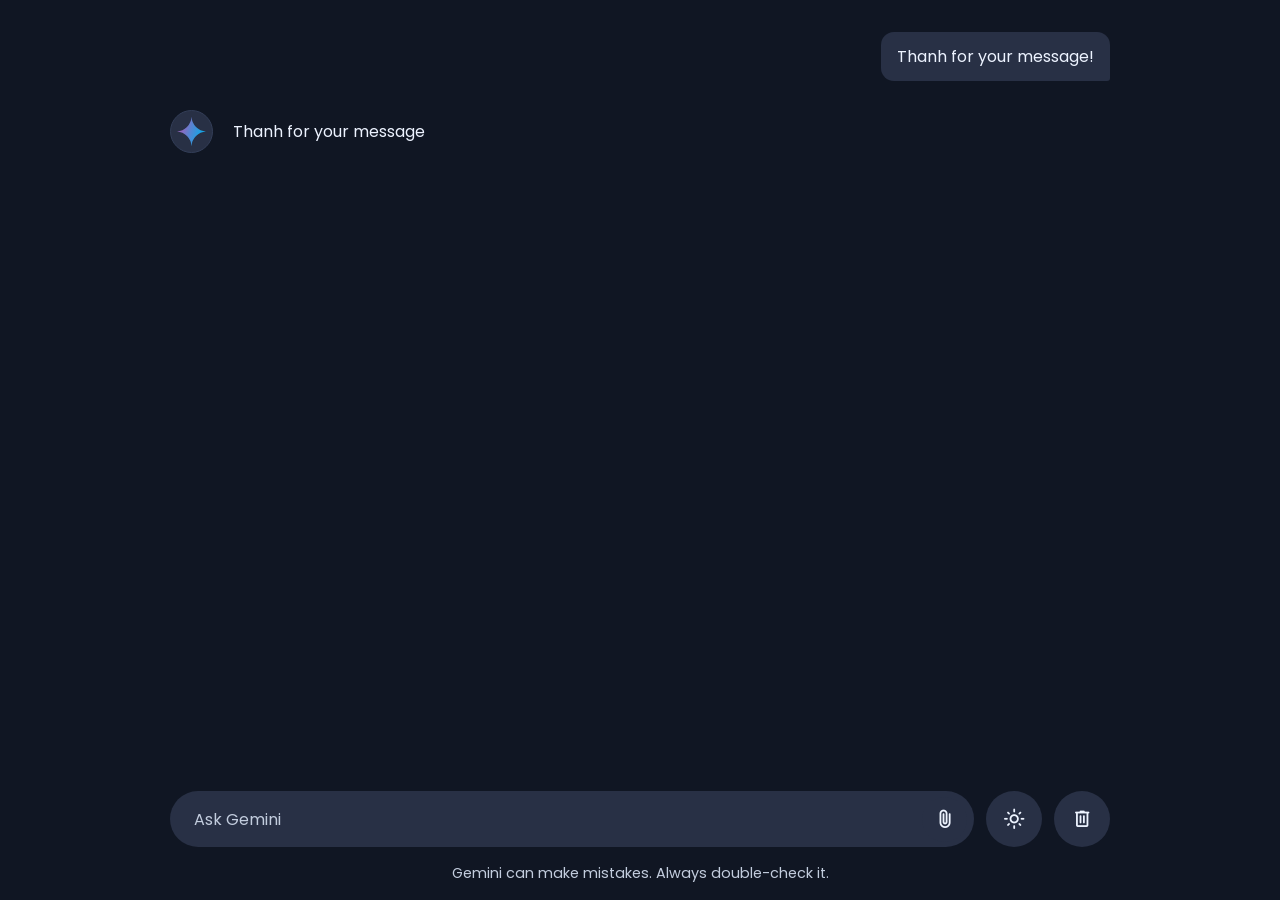
==== ai-chat/index.html @ effba8f0 "feat: add UI AI chat" ====
<!DOCTYPE html>
<html lang="en">
  <head>
    <meta charset="UTF-8" />
    <meta name="viewport" content="width=device-width, initial-scale=1.0" />
    <title>Grela Chatbot</title>
    <!-- Link Google Font for Icons -->
    <link
      rel="stylesheet"
      href="https://fonts.googleapis.com/css2?family=Material+Symbols+Rounded:opsz,wght,FILL,GRAD@24,400,0,0"
    />
    <link rel="stylesheet" href="style.css" />
  </head>
  <body>
    <div class="container">
      <!-- App Header -->
      <header class="app-header">
        <h1 class="heading">Hello, there</h1>
        <h2 class="sub-heading">How can I help you?</h2>
      </header>

      <!-- Suggestion List -->
      <ul class="suggestions">
        <li class="suggestions-item">
          <p class="text">
            Design a home office setup for remote work under $500.
          </p>
          <span class="material-symbols-rounded"> draw </span>
        </li>
        <li class="suggestions-item">
          <p class="text">
            How can I level up my web development expertise in 2025?
          </p>
          <span class="material-symbols-rounded"> lightbulb </span>
        </li>
        <li class="suggestions-item">
          <p class="text">
            Suggest some useful tools for debugging JavaScript code.
          </p>
          <span class="material-symbols-rounded"> explore </span>
        </li>
        <li class="suggestions-item">
          <p class="text">
            Create a React JS component for the simple todo list app.
          </p>
          <span class="material-symbols-rounded"> code_blocks </span>
        </li>
      </ul>

      <!-- Chat Container -->
      <div class="chats-container">
        <div class="message user-message">
          <p class="message-text">Thanh for your message!</p>
        </div>
        <div class="message bot-message">
          <img src="gemini.svg" alt="Gemini icon" class="avatar" />
          <p class="message-text">Thanh for your message</p>
        </div>
      </div>

      <!-- Prompt -->
      <div class="prompt-container">
        <div class="prompt-wrapper">
          <form action="#" class="prompt-form">
            <input
              type="text"
              class="prompt-input"
              placeholder="Ask Gemini"
              required
            />
            <div class="prompt-actions">
              <button
                id="add-file-btn"
                class="material-symbols-rounded"
                type="button"
              >
                attach_file
              </button>
              <button id="send-prompt-btn" class="material-symbols-rounded">
                arrow_upward
              </button>
            </div>
          </form>

          <button id="theme-togle-btn" class="material-symbols-rounded">
            light_mode
          </button>
          <button id="delete-chats-btn" class="material-symbols-rounded">
            delete
          </button>
        </div>

        <p class="disclaimer-text">
          Gemini can make mistakes. Always double-check it.
        </p>
      </div>
    </div>
  </body>
</html>
---- ai-chat/style.css ----
@import url("https://fonts.googleapis.com/css2?family=Poppins:wght@400;500;600&display=swap");

* {
  margin: 0;
  padding: 0;
  box-sizing: border-box;
  font-family: "Poppins", sans-serif;
}

:root {
  --primary-color: #101623;
  --secondary-color: #283045;
  --text-color: #edf3ff;
  --subheading-color: #97a7ca;
  --placeholder-color: #c3cdde;
  --background-color: #fff;
  --secondary-hover-color: #333e58;
  --scrollbar-color: #626a7f;
  --border-radius: 8px;
  --box-shadow: 0 2px 10px rgba(0, 0, 0, 0.1);
}

body {
  background: var(--primary-color);
  color: var(--text-color);
}

.container {
  padding: 32px 0 60px;
}

.container
  :where(
    .app-header,
    .suggestions,
    .message,
    .prompt-wrapper,
    .disclaimer-text
  ) {
  margin: 0 auto;
  width: 100%;
  padding: 0 20px;
  max-width: 980px;
}

.container .app-header {
  margin-top: 4vh;
}

/* App Header */
.app-header .heading {
  font-size: 3rem;
  width: fit-content;
  background: linear-gradient(to right, #1d7efd, #8f6fff);
  background-clip: text;
  -webkit-background-clip: text;
  -webkit-text-fill-color: transparent;
}

.app-header .sub-heading {
  font-size: 2.6rem;
  margin-top: -5px;
  color: var(--subheading-color);
}

/* Suggestion List */
.container .suggestions {
  display: flex;
  gap: 15px;
  margin-top: 9.5vh;
  list-style: none;
  overflow-x: auto;
  scrollbar-width: none;
}

.container :is(.app-header, .suggestions) {
  display: none;
}

.suggestions .suggestions-item {
  width: 228px;
  padding: 18px;
  flex-shrink: 0;
  display: flex;
  flex-direction: column;
  align-items: flex-end;
  justify-content: space-between;
  border-radius: 12px;
  background: var(--secondary-color);
  transition: 0.3s ease;
  cursor: pointer;
}

.suggestions .suggestions-item:hover {
  background: var(--secondary-hover-color);
}

.suggestions .suggestions-item .text {
  font-size: 1.1rem;
}

.suggestions .suggestions-item span {
  height: 45px;
  width: 45px;
  margin-top: 35px;
  display: flex;
  align-items: center;
  justify-content: center;
  align-self: flex-end;
  border-radius: 50%;
  color: #1d7efd;
  background: var(--primary-color);
}

.suggestions .suggestions-item:nth-child(2) span {
  color: #28a745;
}

.suggestions .suggestions-item:nth-child(3) span {
  color: #ffc107;
}

.suggestions .suggestions-item:nth-child(4) span {
  color: #6f42c1;
}

/* Chat Container */
.container .chats-container {
  display: flex;
  flex-direction: column;
  gap: 20px;
}

.chats-container .message {
  display: flex;
  gap: 11px;
  align-items: center;
}

.chats-container .bot-message .avatar {
  height: 43px;
  width: 43px;
  flex-shrink: 0;
  padding: 6px;
  align-self: flex-start;
  margin-right: -7px;
  border-radius: 50%;
  background: var(--secondary-color);
  border: 1px solid var(--secondary-hover-color);
}

.chats-container .message .message-text {
  padding: 3px 16px;
  word-wrap: break-word;
  white-space: pre-line;
}

.chats-container .bot-message {
  margin: 9px auto;
}

.chats-container .user-message {
  flex-direction: column;
  align-items: flex-end;
}

.chats-container .user-message .message-text {
  padding: 12px 16px;
  max-width: 75%;
  border-radius: 13px 13px 3px 13px;
  background: var(--secondary-color);
}

/* Prompt Container */
.prompt-container {
  position: fixed;
  bottom: 0;
  left: 0;
  width: 100%;
  padding: 16px 0;
  background: var(--primary-color);
}

.prompt-container :where(.prompt-wrapper, .prompt-form, .prompt-actions) {
  display: flex;
  gap: 12px;
  height: 56px;
  align-items: center;
}

.prompt-wrapper .prompt-form {
  width: 100%;
  height: 100%;
  border-radius: 130px;
  background: var(--secondary-color);
}

.prompt-form .prompt-input {
  width: 100%;
  height: 100%;
  background: none;
  outline: none;
  border: none;
  font-size: 1rem;
  padding-left: 24px;
  color: var(--text-color);
}

.prompt-form .prompt-input::placeholder {
  color: var(--placeholder-color);
}

.prompt-wrapper button {
  width: 56px;
  height: 100%;
  border: none;
  border-radius: 50%;
  cursor: pointer;
  font-size: 1.4rem;
  flex-shrink: 0;
  color: var(--text-color);
  background: var(--secondary-color);
  transform: 0.3 ease;
}

.prompt-wrapper button:hover {
  background: var(--secondary-hover-color);
}

.prompt-form .prompt-actions {
  gap: 5px;
  margin-right: 7px;
}

.prompt-form .prompt-actions button {
  height: 45px;
  width: 45px;
}

.prompt-form #send-prompt-btn {
  color: #fff;
  display: none;
  background: #1d7efd;
}

.prompt-form .prompt-input:valid ~ .prompt-actions #send-prompt-btn {
  display: block;
}

.prompt-form #send-prompt-btn:hover {
  background: #0264e3;
}

.prompt-container .disclaimer-text {
  padding: 16px 20px 0;
  font-size: 0.9rem;
  color: var(--placeholder-color);
  text-align: center;
}
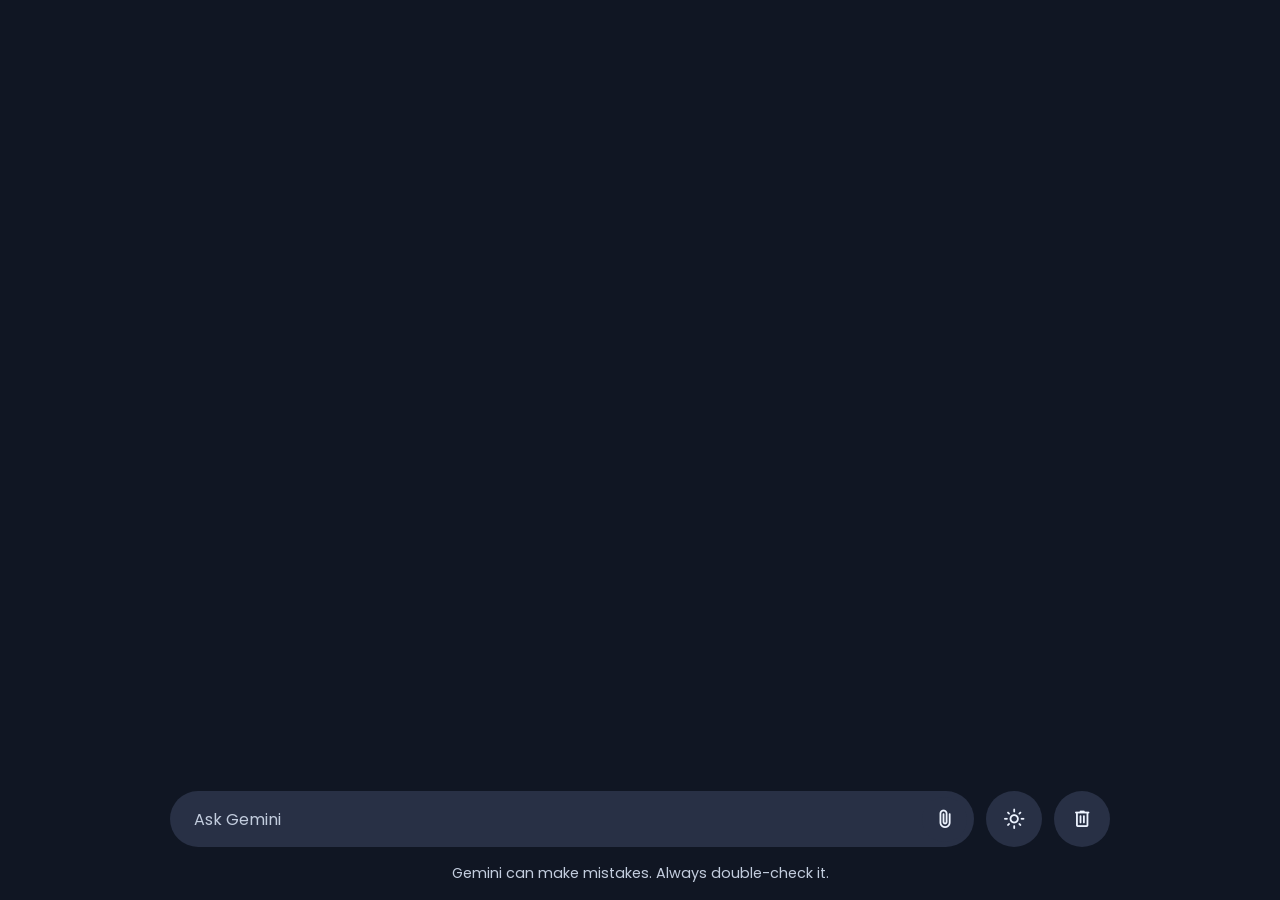
==== commit 39c7b6c6: "feat: add logic for chat and call API" ====
--- a/ai-chat/index.html
+++ b/ai-chat/index.html
@@ -48,15 +48,7 @@
       </ul>
 
       <!-- Chat Container -->
-      <div class="chats-container">
-        <div class="message user-message">
-          <p class="message-text">Thanh for your message!</p>
-        </div>
-        <div class="message bot-message">
-          <img src="gemini.svg" alt="Gemini icon" class="avatar" />
-          <p class="message-text">Thanh for your message</p>
-        </div>
-      </div>
+      <div class="chats-container"></div>
 
       <!-- Prompt -->
       <div class="prompt-container">
@@ -95,5 +87,7 @@
         </p>
       </div>
     </div>
+
+    <script src="script.js"></script>
   </body>
 </html>
--- a/ai-chat/style.css
+++ b/ai-chat/style.css
@@ -27,6 +27,9 @@
 
 .container {
   padding: 32px 0 60px;
+  overflow: auto;
+  max-height: calc(100vh - 127px);
+  scrollbar-color: var(--scrollbar-color) transparent;
 }
 
 .container
@@ -149,6 +152,16 @@
   border: 1px solid var(--secondary-hover-color);
 }
 
+.chats-container .bot-message.loading .avatar {
+  animation: rotate 3s linear infinite;
+}
+
+@keyframes rotate {
+  100% {
+    transform: rotate(360deg);
+  }
+}
+
 .chats-container .message .message-text {
   padding: 3px 16px;
   word-wrap: break-word;
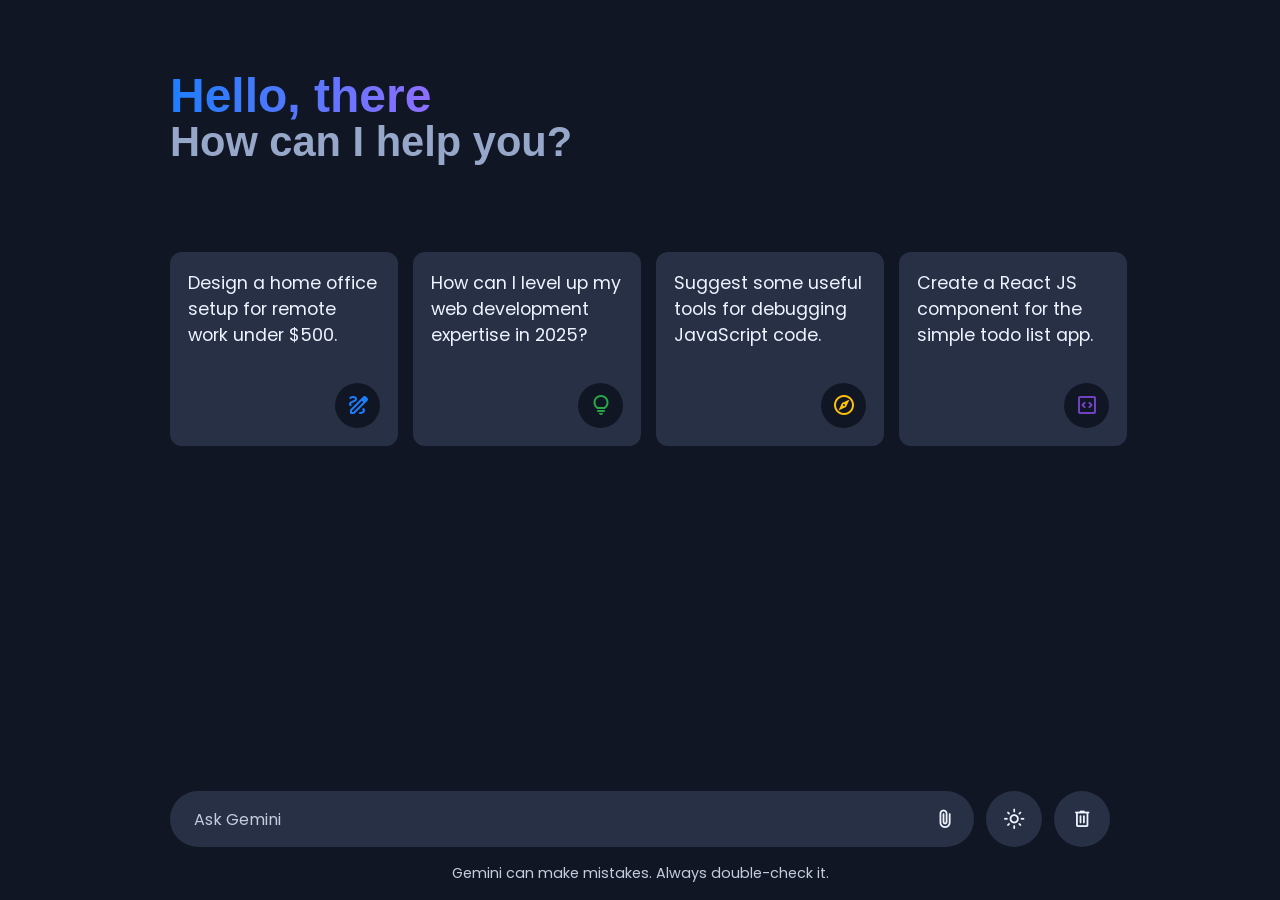
==== commit 727875ac: "feat: add theme toggle feature" ====
--- a/ai-chat/index.html
+++ b/ai-chat/index.html
@@ -61,12 +61,43 @@
               required
             />
             <div class="prompt-actions">
+              <!-- File upload wrapper -->
+              <div class="file-upload-wrapper">
+                <img src="#" alt="test img" class="file-preview" />
+                <input
+                  type="file"
+                  accept="image/*, .pdf, .txt, .csv"
+                  id="file-input"
+                  hidden
+                />
+                <button
+                  class="material-symbols-rounded file-icon"
+                  type="button"
+                >
+                  description
+                </button>
+                <button
+                  id="add-file-btn"
+                  class="material-symbols-rounded"
+                  type="button"
+                >
+                  attach_file
+                </button>
+                <button
+                  id="cancel-file-btn"
+                  class="material-symbols-rounded"
+                  type="button"
+                >
+                  close
+                </button>
+              </div>
+
               <button
-                id="add-file-btn"
+                type="button"
+                id="stop-response-btn"
                 class="material-symbols-rounded"
-                type="button"
               >
-                attach_file
+                stop_circle
               </button>
               <button id="send-prompt-btn" class="material-symbols-rounded">
                 arrow_upward
@@ -74,7 +105,7 @@
             </div>
           </form>
 
-          <button id="theme-togle-btn" class="material-symbols-rounded">
+          <button id="theme-toggle-btn" class="material-symbols-rounded">
             light_mode
           </button>
           <button id="delete-chats-btn" class="material-symbols-rounded">
--- a/ai-chat/style.css
+++ b/ai-chat/style.css
@@ -8,6 +8,7 @@
 }
 
 :root {
+  /* Dark theme color */
   --primary-color: #101623;
   --secondary-color: #283045;
   --text-color: #edf3ff;
@@ -16,8 +17,18 @@
   --background-color: #fff;
   --secondary-hover-color: #333e58;
   --scrollbar-color: #626a7f;
-  --border-radius: 8px;
-  --box-shadow: 0 2px 10px rgba(0, 0, 0, 0.1);
+}
+
+body.light-theme {
+  /* Light theme color */
+  --primary-color: #f3f7ff;
+  --secondary-color: #dce6f9;
+  --text-color: #090c13;
+  --subheading-color: #7b8cae;
+  --placeholder-color: #606982;
+  --background-color: #fff;
+  --secondary-hover-color: #d2ddf2;
+  --scrollbar-color: #a2aac2;
 }
 
 body {
@@ -76,7 +87,7 @@
   scrollbar-width: none;
 }
 
-.container :is(.app-header, .suggestions) {
+body.chats-active .container :where(.app-header, .suggestions) {
   display: none;
 }
 
@@ -182,6 +193,26 @@
   max-width: 75%;
   border-radius: 13px 13px 3px 13px;
   background: var(--secondary-color);
+}
+
+.chats-container .user-message .img-attachment {
+  width: 50%;
+  margin-top: -7px;
+  border-radius: 13px 3px 13px 13px;
+}
+
+.chats-container .user-message .file-attachment {
+  display: flex;
+  gap: 6px;
+  align-items: center;
+  padding: 10px;
+  margin-top: -7px;
+  border-radius: 13px 3px 13px 13px;
+  background: var(--secondary-color);
+}
+
+.chats-container .user-message .file-attachment span {
+  color: #1d7efd;
 }
 
 /* Prompt Container */
@@ -236,7 +267,7 @@
   transform: 0.3 ease;
 }
 
-.prompt-wrapper button:hover {
+.prompt-wrapper :is(button:hover, .file-icon, #cancel-file-btn) {
   background: var(--secondary-hover-color);
 }
 
@@ -245,7 +276,8 @@
   margin-right: 7px;
 }
 
-.prompt-form .prompt-actions button {
+.prompt-wrapper .prompt-form :where(.file-upload-wrapper, button, img) {
+  position: relative;
   height: 45px;
   width: 45px;
 }
@@ -262,6 +294,41 @@
 
 .prompt-form #send-prompt-btn:hover {
   background: #0264e3;
+}
+
+.prompt-form .file-upload-wrapper :where(button, img) {
+  position: absolute;
+  border-radius: 50%;
+  object-fit: cover;
+  display: none;
+}
+
+.prompt-form .file-upload-wrapper #add-file-btn,
+.prompt-form .file-upload-wrapper.active.img-attached img,
+.prompt-form .file-upload-wrapper.active.file-attached .file-icon,
+.prompt-form .file-upload-wrapper.active:hover #cancel-file-btn {
+  display: block;
+}
+
+.prompt-form .file-upload-wrapper.active #add-file-btn {
+  display: none;
+}
+
+.prompt-form :is(#cancel-file-btn, #stop-response-btn:hover) {
+  color: #d62939;
+}
+
+.prompt-form .file-icon {
+  color: #1d7efd;
+}
+
+.prompt-form #stop-response-btn,
+body.bot-responding .prompt-form .file-upload-wrapper {
+  display: none;
+}
+
+body.bot-responding .prompt-form #stop-response-btn {
+  display: block;
 }
 
 .prompt-container .disclaimer-text {
@@ -270,3 +337,23 @@
   color: var(--placeholder-color);
   text-align: center;
 }
+
+/* Responsive media query code for small screens */
+@media (max-width: 768px) {
+  .container {
+    padding: 20px 0 100px;
+  }
+
+  .app-header :is(.heading, .sub-heading) {
+    font-size: 2rem;
+    line-height: 1.4;
+  }
+
+  .prompt-form .file-upload-wrapper.active #cancel-file-btn {
+    opacity: 0;
+  }
+
+  .prompt-wrapper.hide-controls :where(#theme-toggle-btn, #delete-chats-btn) {
+    display: none;
+  }
+}
